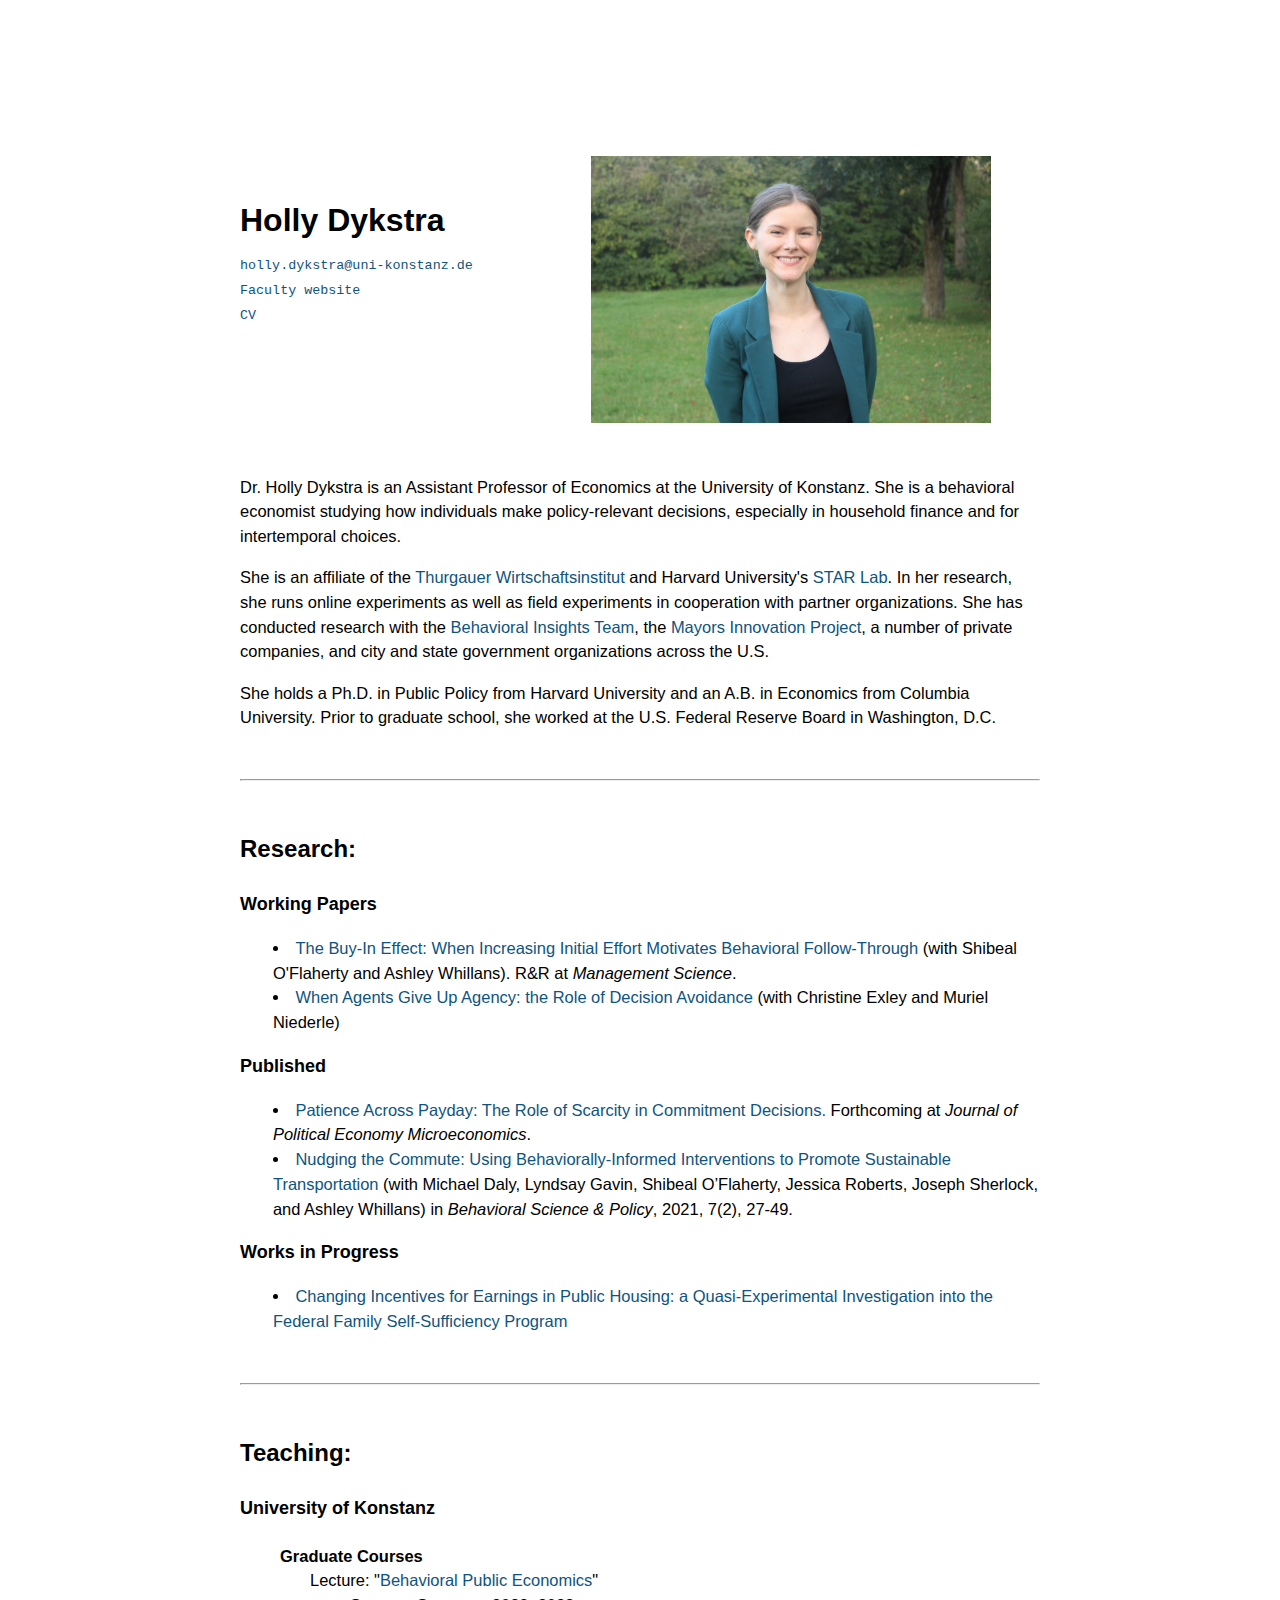
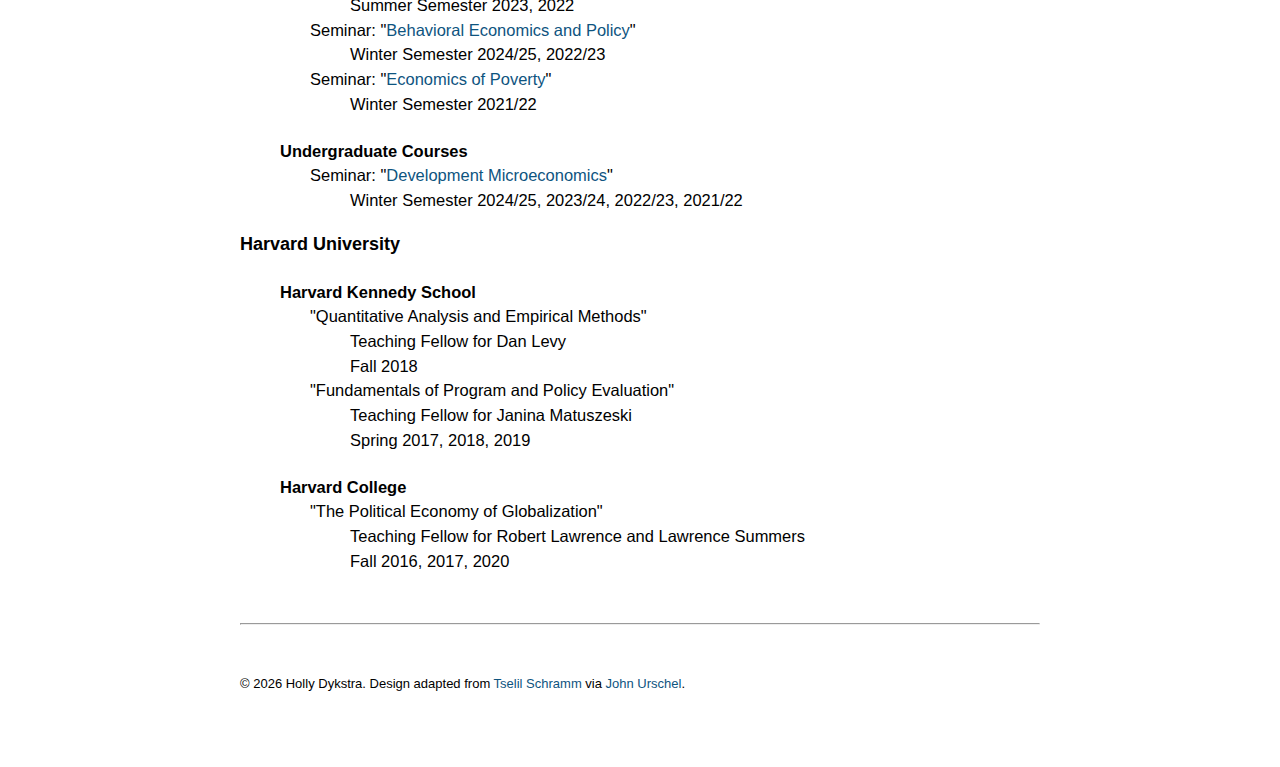
==== index.html @ 062985b5 "New Payday version" ====
<!doctype html>
<html lang="en-US">
<head>
	<meta charset="UTF-8">
	<meta name="viewport" content="width=device-width, initial-scale=1.0">
	<title>Home | Holly Dykstra</title>
	<link REL="stylesheet" href="/styles.css">
	<link REL="icon" href="img/favicon.png">
	<SCRIPT data-goatcounter="https://hollydykstra.goatcounter.com/count" async src="//gc.zgo.at/count.js"></SCRIPT>
	<script src="email-append.js" defer></script>
	<meta property="og:type" content="profile">
	<meta property="og:title" content="Holly Dykstra">
	<meta property="og:description" content="Dr. Holly Dykstra is an Assistant Professor of Economics at the University of Konstanz. She is a behavioral economist studying how individuals make policy-relevant decisions, especially in household finance and for intertemporal choices.">
	<meta property=og:url content="https://hollydykstra.github.io/">
	<meta property="og:image" content="https://hollydykstra.github.io/img/hd.jpg">
	<meta name="description" content="Dr. Holly Dykstra is an Assistant Professor of Economics at the University of Konstanz. She is a behavioral economist studying how individuals make policy-relevant decisions, especially in household finance and for intertemporal choices.">
</head>
<body>

<img id="photo" src="img/hd.jpg">
<h1>Holly Dykstra</h1>
<code><a class="email" href="holly.dykstra">holly.dykstra</a> <noscript>AT uni DASH konstanz DOT de</noscript></code><br>
<code><a href="https://www.wiwi.uni-konstanz.de/dykstra/team/jun-prof-holly-dykstra/" target="_blank">Faculty website</a></code><br>
<code><a href="doc/Dykstra_CV.pdf" target="_blank">CV</a></code>
<p>
Dr. Holly Dykstra is an Assistant Professor of Economics at the University of Konstanz. She is a behavioral economist studying how individuals make policy-relevant decisions, especially in household finance and for intertemporal choices.
<p>
She is an affiliate of the <a href="https://www.twi-kreuzlingen.ch" target="_blank">Thurgauer Wirtschaftsinstitut</a> and Harvard University's <a href="https://starlab.wcfia.harvard.edu" target="_blank">STAR Lab</a>. In her research, she runs online experiments as well as field experiments in cooperation with partner organizations. She has conducted research with the <a href="https://www.bi.team" target="_blank">Behavioral Insights Team</a>, the <a href="https://mayorsinnovation.org" target="_blank">Mayors Innovation Project</a>, a number of private companies, and city and state government organizations across the U.S.
<p>
She holds a Ph.D. in Public Policy from Harvard University and an A.B. in Economics from Columbia University. Prior to graduate school, she worked at the U.S. Federal Reserve Board in Washington, D.C.
<p>

<hr>

<section id="research">
<h2>Research: </h2>

<h3>Working Papers</h3>
	<details>
		<summary><span class="title">The Buy-In Effect: When Increasing Initial Effort Motivates Behavioral Follow-Through</span> (with Shibeal O'Flaherty and Ashley Whillans). R&R at <em>Management Science</em>.</summary>
		<ul>
			<li> <a href="doc/Buy-in_Effect_Oct2023.pdf" target="_blank">Manuscript [PDF]</a> </li>
		</ul>
		<blockquote>
			ABSTRACT: Behavioral interventions often focus on reducing friction to encourage behavior change. In contrast, we provide evidence that adding friction can promote long-term behavior change when behaviors involve repeated costly efforts over longer time horizons. In collaboration with the Oregon Department of Transportation, we conducted a field experiment (<em>N</em> = 27,227) to test whether adding friction during an initial sign-up process for a new carpooling platform increases usage. Our results support this possibility: while a more effortful sign-up process led to a 25% decrease in sign-ups to the carpool platform, overall intensity of usage increased. Importantly, these results were only partly explained by selection effects: using an intention-to-treat (ITT) analysis, participants who were randomly assigned to the more effortful sign-up process took 1.6 times more carpool trips per day on average during a four-month period as compared to those in the less effortful sign-up process. Of the 9,417 observed trips, the more effortful sign-up group took almost 800 more trips. These effects persisted at eight months, where the ITT estimate was a 33% increase in trips per day. These results suggest that adding friction may be an overlooked strategy that could help to promote behavior change.
		</blockquote>
	</details>
	<details>
		<summary><span class="title">When Agents Give Up Agency: the Role of Decision Avoidance</span> (with Christine Exley and Muriel Niederle)</summary>
		<ul>
			<li> <a href="doc/DykstraExleyNiederle_Oct2022.pdf" target="_blank">Manuscript [PDF]</a>
			<li> <a href="doc/Appendix_DykstraExleyNiederle_Oct2022.pdf" target="_blank">Appendix [PDF]</a>
		</ul>
		<blockquote>
			ABSTRACT: A common policy problem is that individuals reject recommended options and insist on making their own choices. Via a large-scale experiment, we document and investigate what factors contribute to this preference for agency. Our main results show that individuals' willingness to give up their agency increases when they are less determined about what they would choose. Additional results suggest that this is due to the fact that forgoing agency allows them to avoid making decisions.
		</blockquote>
	</details>

<h3>Published</h3>
	<details>
		<summary><span class="title">Patience Across Payday: The Role of Scarcity in Commitment Decisions.</span> Forthcoming at <em>Journal of Political Economy Microeconomics</em>.</summary>
			<li> <a href="doc/Dykstra_Payday.pdf" target="_blank">Manuscript [PDF]</a>  <a href="doc/Dykstra_Payday_Appendix.pdf" target="_blank">Appendix [PDF]</a>
		</ul>
		<blockquote>
			ABSTRACT: Individuals often behave impatiently when making financial decisions for the future. This paper proposes and tests that the timing of decisions relative to payday—which leads to temporary but recurring conditions of scarcity—influences their choice. In a large pre-registered experiment, I ask participants to adopt a commitment device that binds them to being patient. Participants who make this decision eight days before their payday, rather than one day after payday, are 34% more likely to take up commitment. This coincides with when individuals experience the most financial scarcity, and provides evidence that intertemporal decisions are affected by current psychological states.
		</blockquote>
	</details>
	<details>
		<summary><span class="title">Nudging the Commute: Using Behaviorally-Informed Interventions to Promote Sustainable Transportation</span> (with Michael Daly, Lyndsay Gavin, Shibeal O’Flaherty, Jessica Roberts, Joseph Sherlock, and Ashley Whillans) in <I>Behavioral Science & Policy</I>, 2021, 7(2), 27-49.</summary>
		<ul>
			<li> <a href="https://behavioralpolicy.org/articles/nudging-the-commute-using-behaviorally-informed-interventions-to-promote-sustainable-transportation/" target="_blank">Published Version</a> <BR>
				<li> <a href="https://www.researchgate.net/profile/Shibeal_O_Flaherty2/publication/354688141_Nudging_the_Commute_Using_Behaviorally-Informed_Interventions_to_Promote_Sustainable_Transportation/links/620b9b9fafa8884cabe560c1/Nudging-the-Commute-Using-Behaviorally-Informed-Interventions-to-Promote-Sustainable-Transportation.pdf" target="_blank">Preprint [PDF]</a>
		</ul>
		<blockquote>
			ABSTRACT: Dramatic reductions in carbon emissions must take place immediately. A human-centric method of reducing environmental impacts is to “nudge” people away from single-occupancy vehicles (SOVs) toward more sustainable commuting options. While an abundance of research has focused on external determinants of mode choice, we know much less about the behavioral determinants. The field of behavioral science is overdue for a focus on transportation. This paper is meant to facilitate communication between researchers, practitioners, and policymakers in part by developing a behaviorally-informed framework that can be leveraged by policymakers, government, and organizations worldwide. We also describe the founding of our multidisciplinary team and outline lessons learned.
		</blockquote>
	</details>
<h3>Works in Progress</h3>
	<details>
		<summary><span class="title">Changing Incentives for Earnings in Public Housing: a Quasi-Experimental Investigation into the Federal Family Self-Sufficiency Program</span></summary>
		<blockquote>
			ABSTRACT: This paper investigates earnings incentives in public housing. For most people living in public housing, the cost of rent is tied to one's income, and an increase in income leads to an increase in rent. This creates a disincentive towards earning more. I study a federal program that removes this connection, allowing residents to stay at their baseline level rent even if their income rises. In partnership with the Cambridge Housing Authority, we automatically enroll some residents in public housing into this program and provide them with financial coaching through the Boston-based nonprofit Compass Working Capital. Using administrative data from all CHA residents, I use a difference-in-difference approach to estimate that enrollment into the program led to an increase of approximately $1,500 to $2,500 in annual income. In addition, I present the descriptive statistics from door-to-door baseline and endline surveys that investigate changes in participants’ psychological and financial wellbeing.
		</blockquote>
	</details>
</section>

<hr>

<section id="teaching">
<h2>Teaching: </h2>

<h3>University of Konstanz</h3>
	<h4>Graduate Courses</h4>
	<dl>
		<dt>Lecture: "<a href="https://www.wiwi.uni-konstanz.de/dykstra/teaching/summer-term-2022/lecture-behavioral-public-economics-1/" target="_blank">Behavioral Public Economics</a>"
		<dd>Summer Semester 2023, 2022
		<br>
		<dt>Seminar: "<a href="https://www.wiwi.uni-konstanz.de/dykstra/teaching/winter-term-2022-23/ma-seminar-behavioral-economics-policy/" target="_blank">Behavioral Economics and Policy</a>"
		<dd>Winter Semester 2024/25, 2022/23
		<dt>Seminar: "<a href="https://www.wiwi.uni-konstanz.de/dykstra/teaching/past-semesters/winter-term-2021-22/ma-seminar-topics-in-the-economics-of-poverty/" target="_blank">Economics of Poverty</a>"
		<dd>Winter Semester 2021/22
	</dl>
	<h4>Undergraduate Courses</h4>
	<dl>
		<dt>Seminar: "<a href="https://www.wiwi.uni-konstanz.de/dykstra/teaching/winter-term-2023-24/ba-seminar-development-microeconomics/" target="_blank">Development Microeconomics</a>"
		<dd>Winter Semester 2024/25, 2023/24, 2022/23, 2021/22
	</dl>
	<p>
<h3>Harvard University</h3>
	<h4>Harvard Kennedy School</h4>
	<dl>
		<dt>"Quantitative Analysis and Empirical Methods"
		<dd>Teaching Fellow for Dan Levy
		<dd>Fall 2018
		<dt>"Fundamentals of Program and Policy Evaluation"
		<dd>Teaching Fellow for Janina Matuszeski
		<dd>Spring 2017, 2018, 2019
	</dl>
	<h4>Harvard College</h4>
	<dl>
		<dt>"The Political Economy of Globalization"
		<dd>Teaching Fellow for Robert Lawrence and Lawrence Summers
		<dd>Fall 2016, 2017, 2020
	</dl>
</section>

<hr>

<footer>
	© <script>document.write(new Date().getFullYear())</script> Holly Dykstra. Design adapted from <a href="https://tselilschramm.org/" target="_blank">Tselil Schramm</a> via <a href="https://math.mit.edu/~urschel/" target="_blank">John Urschel</a>.
	
</footer>

</body>
</html>
---- styles.css ----
body {
	line-height: 1.5;
	padding: 4em 1em;
	max-width:800px;
	margin-left:auto;
	margin-right:auto;
	font-size:1.03em;
	font-family:"Helvetica", "Arial", sans-serif;
}
body > p:first-of-type {margin-top: 9em;}

hr {
	margin-top: 3em;
	margin-bottom: 3em;
}

img#photo {
	float: right;
	width: 400px;
	margin: 5em 3em 1em 3em;
}

h1 {font-size: xx-large; margin-top: 3.8em; margin-bottom: 2mm;}
h2 {font-size: x-large; margin-bottom: 1em;}
h3 {font-size: large;}
h4 {margin-bottom: 0;}

a {text-decoration: none;}
a:visited {color: #0E547F;}
a:link {color: #0E547F;}
span.title {color: #0E547F;}
a:hover, span.title:hover {text-decoration: underline;}

details, dl {
	margin-left: 2em;
	margin-top: 0;
}

footer {font-size: small;}

details, details summary {
	list-style: disc inside;
}

details summary::-webkit-details-marker {
	display: initial;
}

summary {
	cursor: pointer;
}

#teaching > h4 {margin-left: 40px;}
#teaching > dl {margin-left: 70px;}

@media only screen and (max-width: 800px) {
	body {
		padding: 1em 1em;
	}

	h1 {margin-top: 0.5em;}
	body > p:first-of-type {margin-top: 2em;}

	img#photo {
		float: none;
		width: 100%;
		margin: 1em 0;
	}
}
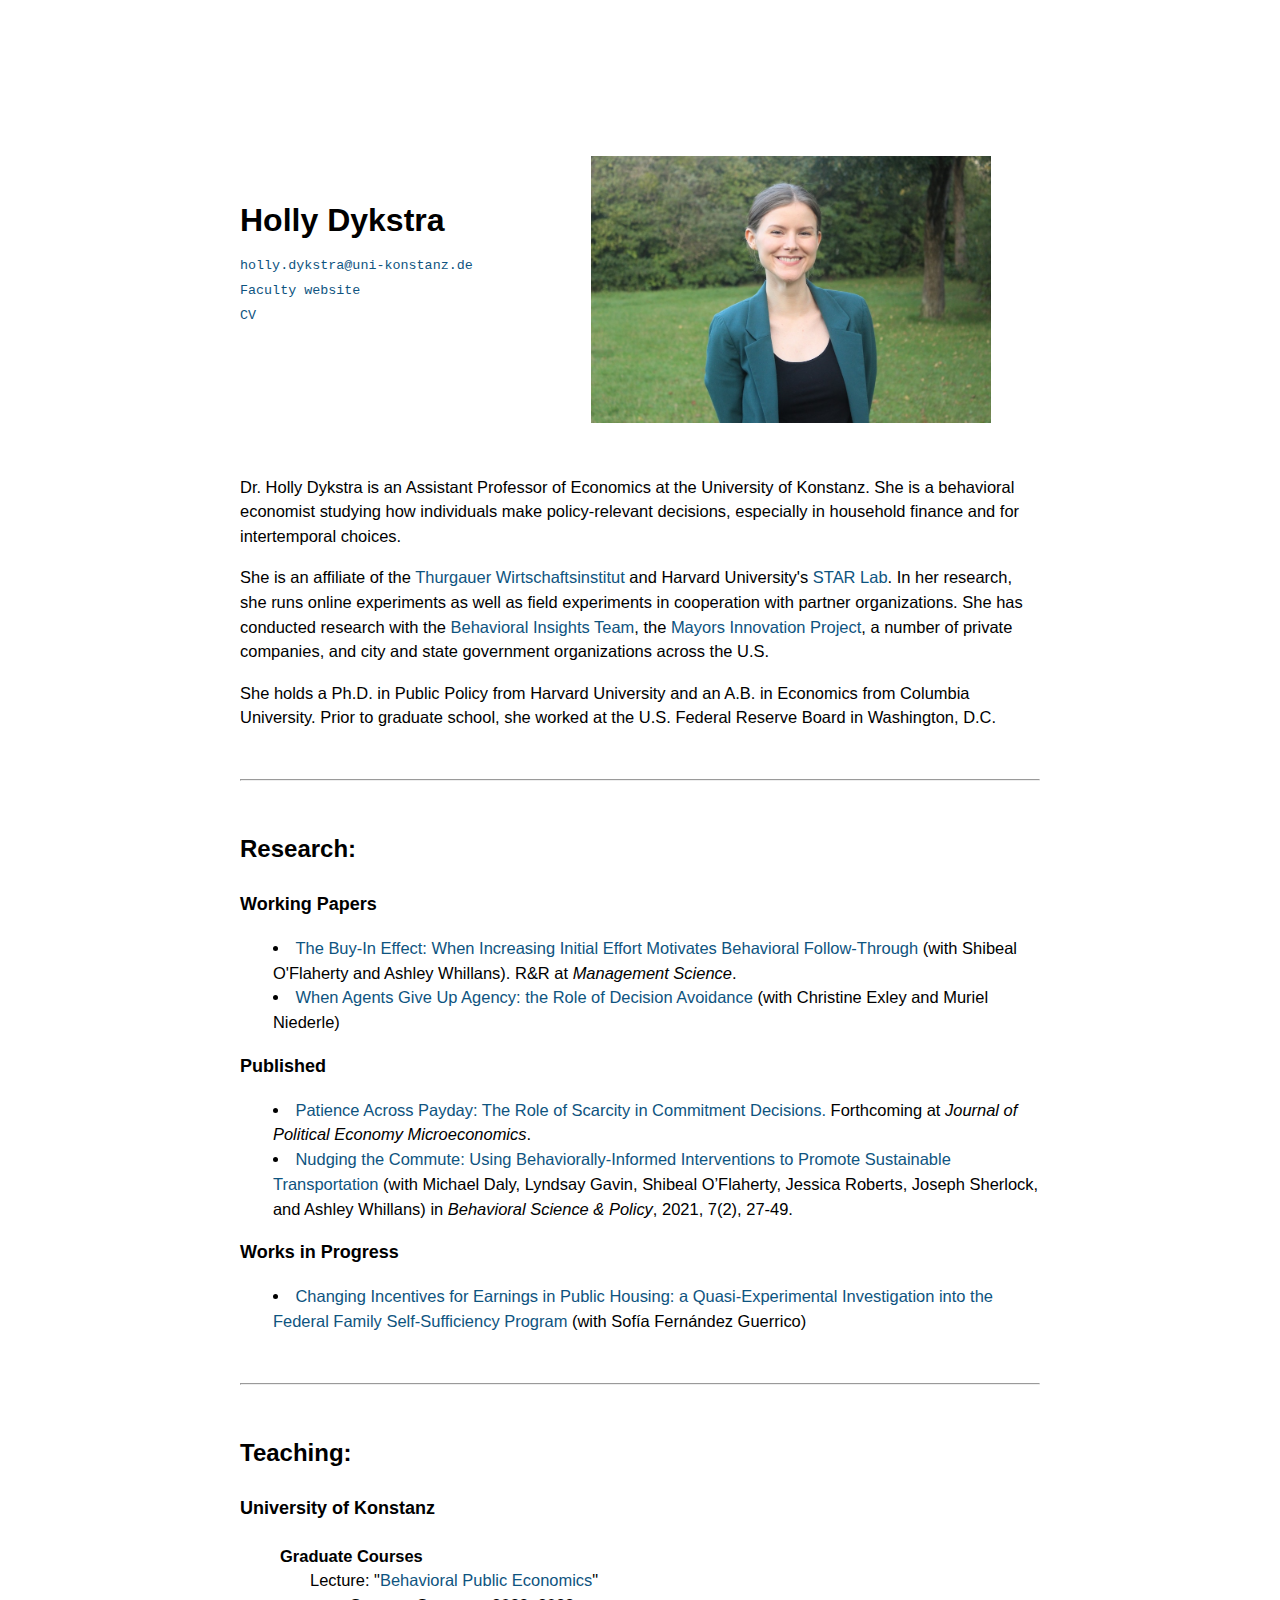
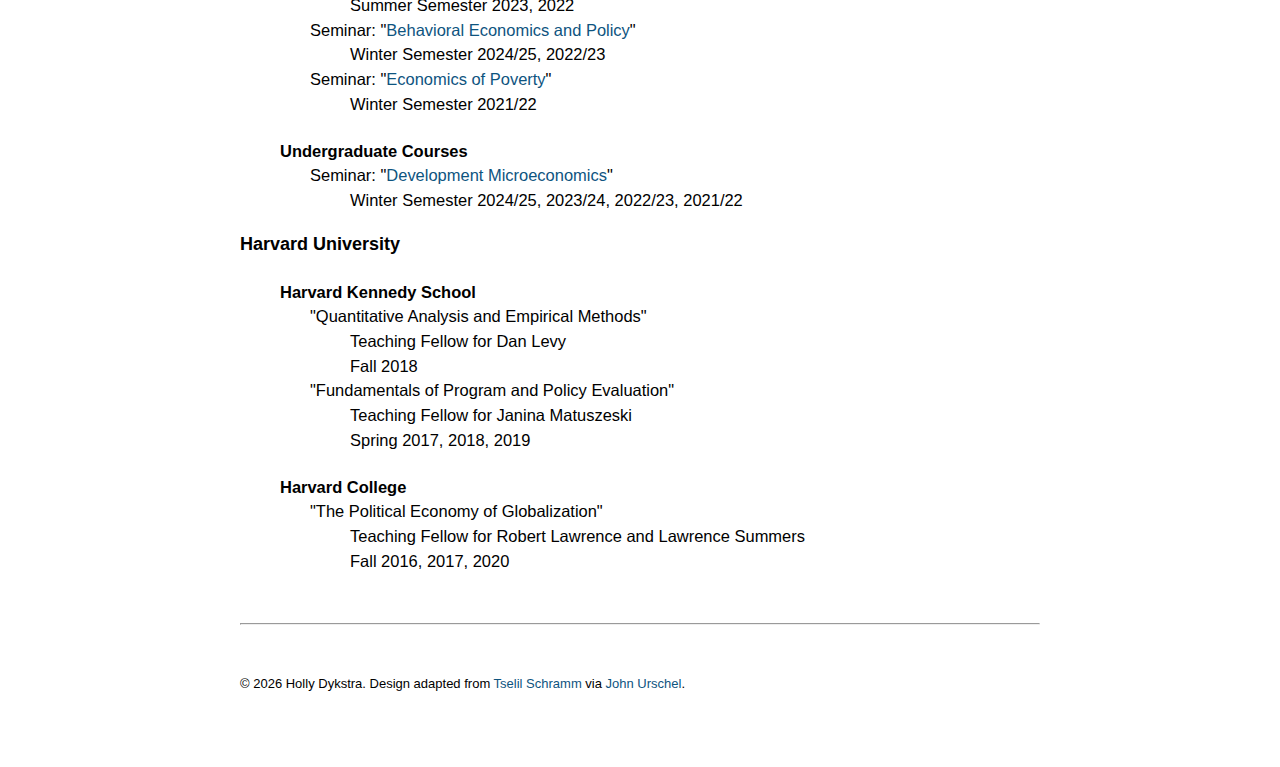
==== commit a260b8fd: "Updates" ====
--- a/index.html
+++ b/index.html
@@ -59,7 +59,9 @@
 <h3>Published</h3>
 	<details>
 		<summary><span class="title">Patience Across Payday: The Role of Scarcity in Commitment Decisions.</span> Forthcoming at <em>Journal of Political Economy Microeconomics</em>.</summary>
-			<li> <a href="doc/Dykstra_Payday.pdf" target="_blank">Manuscript [PDF]</a>  <a href="doc/Dykstra_Payday_Appendix.pdf" target="_blank">Appendix [PDF]</a>
+		<ul>
+			<li> <a href="doc/Dykstra_Payday.pdf" target="_blank">Manuscript [PDF]</a> 
+			<li> <a href="doc/Dykstra_Payday_Appendix.pdf" target="_blank">Appendix [PDF]</a>
 		</ul>
 		<blockquote>
 			ABSTRACT: Individuals often behave impatiently when making financial decisions for the future. This paper proposes and tests that the timing of decisions relative to payday—which leads to temporary but recurring conditions of scarcity—influences their choice. In a large pre-registered experiment, I ask participants to adopt a commitment device that binds them to being patient. Participants who make this decision eight days before their payday, rather than one day after payday, are 34% more likely to take up commitment. This coincides with when individuals experience the most financial scarcity, and provides evidence that intertemporal decisions are affected by current psychological states.
@@ -77,9 +79,9 @@
 	</details>
 <h3>Works in Progress</h3>
 	<details>
-		<summary><span class="title">Changing Incentives for Earnings in Public Housing: a Quasi-Experimental Investigation into the Federal Family Self-Sufficiency Program</span></summary>
+		<summary><span class="title">Changing Incentives for Earnings in Public Housing: a Quasi-Experimental Investigation into the Federal Family Self-Sufficiency Program</span> (with Sofía Fernández Guerrico)</summary>
 		<blockquote>
-			ABSTRACT: This paper investigates earnings incentives in public housing. For most people living in public housing, the cost of rent is tied to one's income, and an increase in income leads to an increase in rent. This creates a disincentive towards earning more. I study a federal program that removes this connection, allowing residents to stay at their baseline level rent even if their income rises. In partnership with the Cambridge Housing Authority, we automatically enroll some residents in public housing into this program and provide them with financial coaching through the Boston-based nonprofit Compass Working Capital. Using administrative data from all CHA residents, I use a difference-in-difference approach to estimate that enrollment into the program led to an increase of approximately $1,500 to $2,500 in annual income. In addition, I present the descriptive statistics from door-to-door baseline and endline surveys that investigate changes in participants’ psychological and financial wellbeing.
+			ABSTRACT: This paper investigates earnings incentives in public housing. For most people living in public housing, the cost of rent is tied to one's income, and an increase in income leads to an increase in rent. This creates a disincentive towards earning more. We study a federal program that removes this connection, allowing residents to stay at their baseline level rent even if their income rises. In partnership with the Cambridge Housing Authority, we automatically enroll some residents in public housing into this program and provide them with financial coaching through the Boston-based nonprofit Compass Working Capital.
 		</blockquote>
 	</details>
 </section>
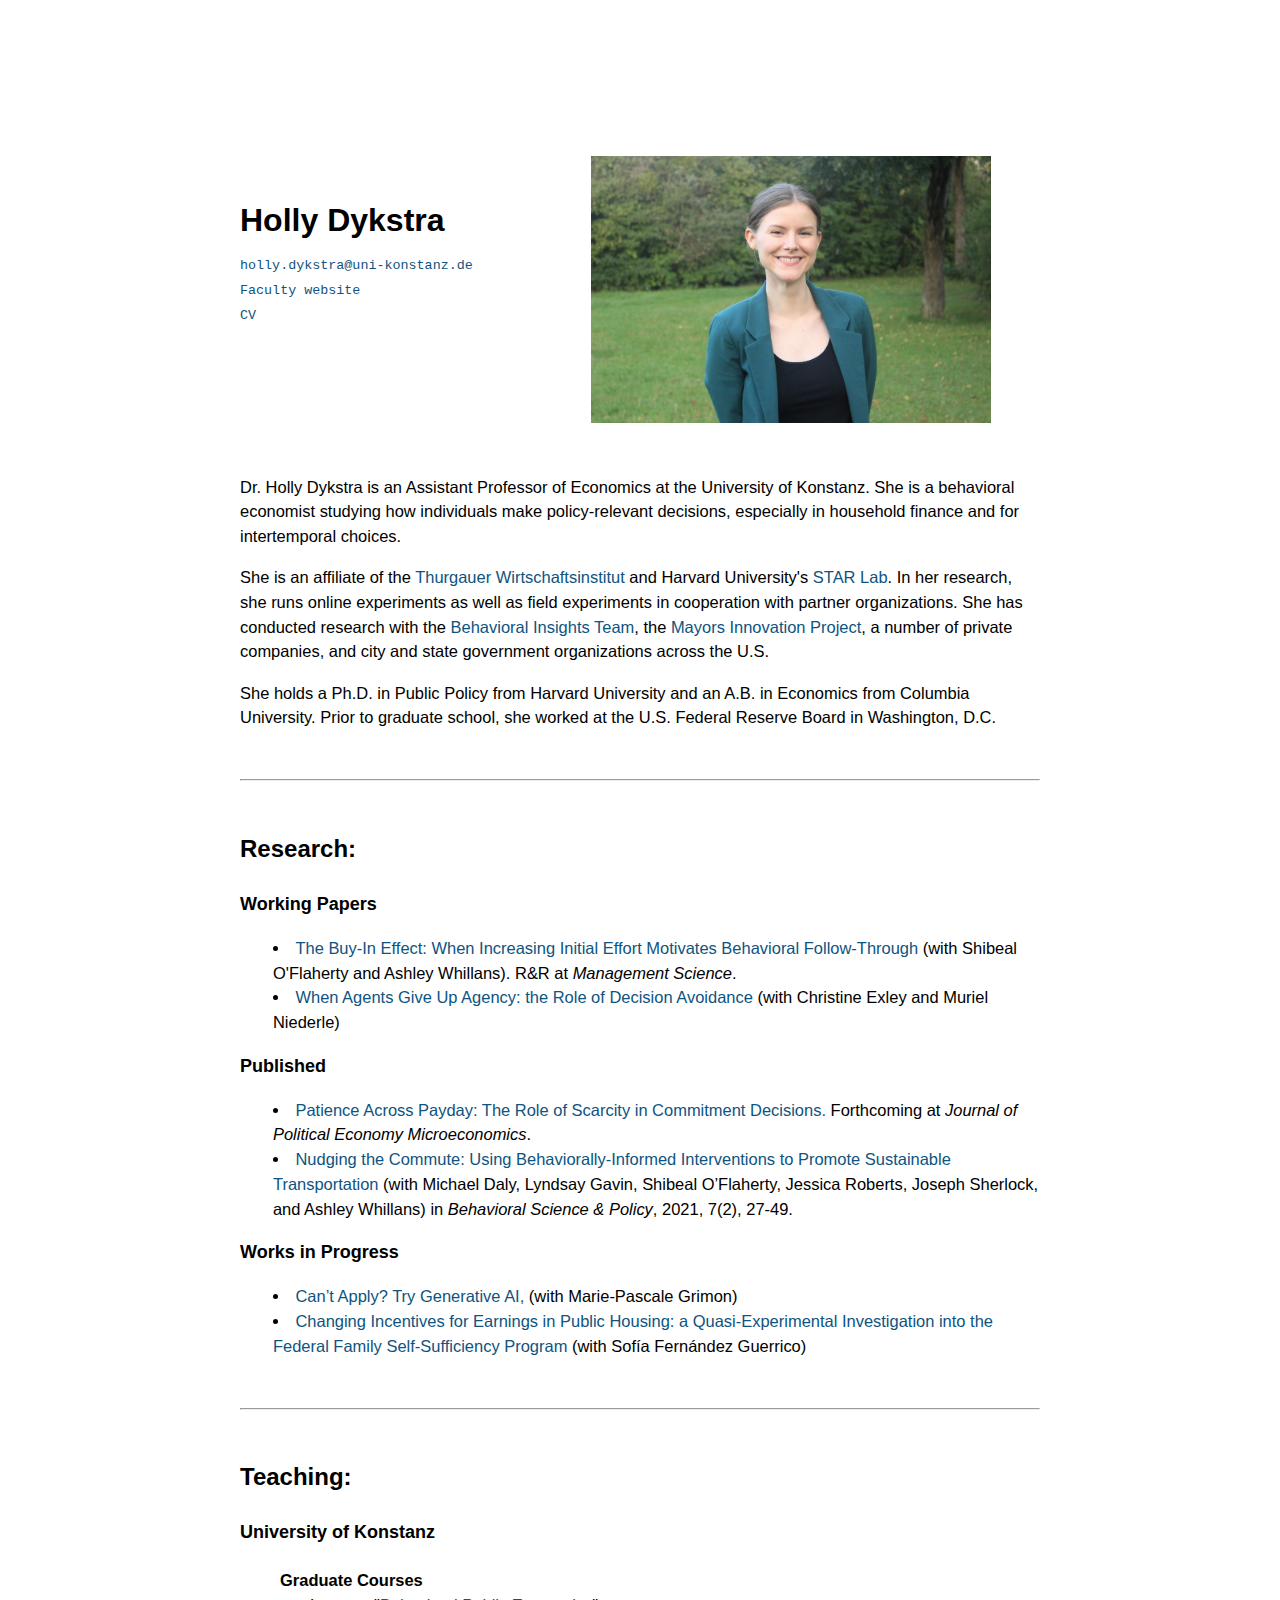
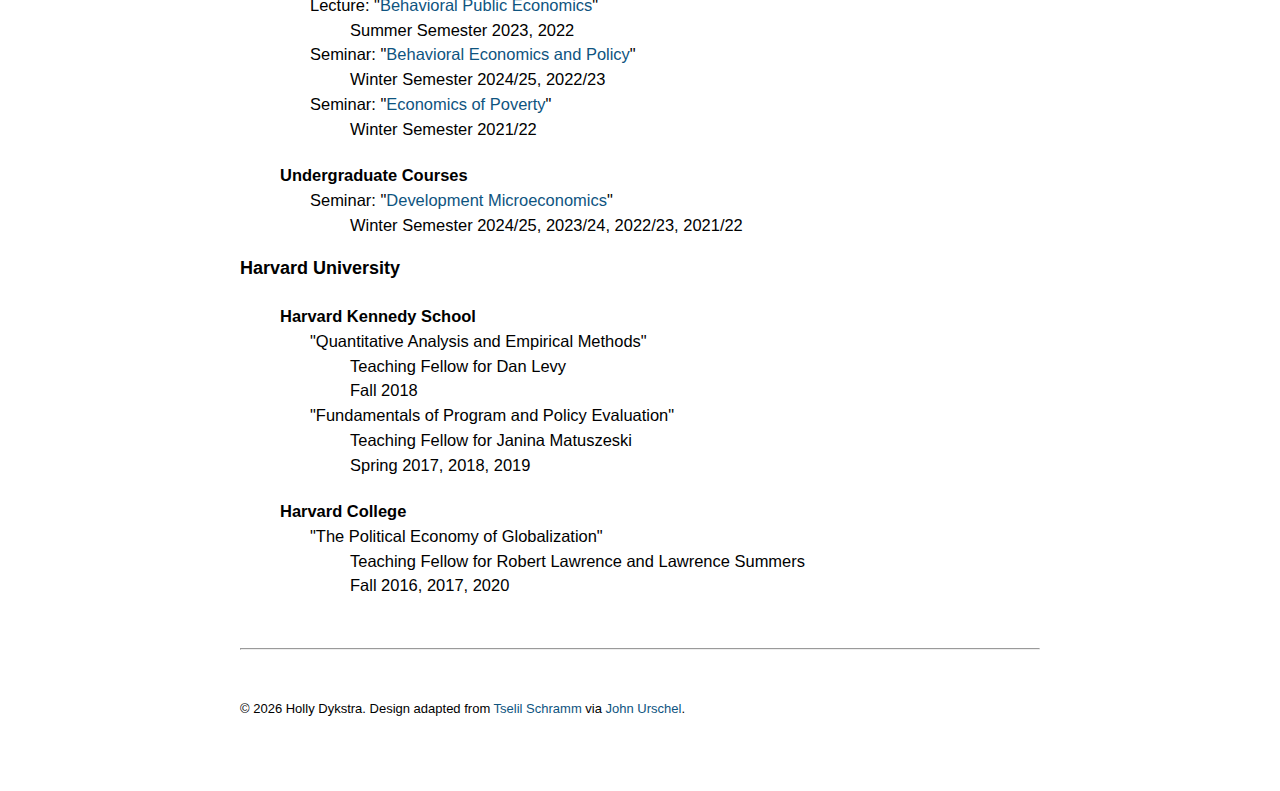
==== commit 05bc9ff1: "Update index.html" ====
--- a/index.html
+++ b/index.html
@@ -79,6 +79,14 @@
 	</details>
 <h3>Works in Progress</h3>
 	<details>
+		<summary><span class="title">Can’t Apply? Try Generative AI,</span> (with Marie-Pascale Grimon)</summary>
+		<blockquote>
+			ABSTRACT: 60% of Americans eligible for unemployment benefits are not receiving them (Forsythe & Yang, 2021; BLS, 2023; Lachowska et al., 2025). Amid widespread low and differential take-up rates of social programs (Ko & Moffitt, 2022) and lack of new solutions to address this (DellaVigna & Linos, 2022; Linos et al., 2022), we design a tailored generative AI assistant to overcome the barriers workers face in applying for benefits. We assess its effectiveness in a randomized controlled trial.
+		</blockquote>
+	</details>
+</section>
+
+	<details>
 		<summary><span class="title">Changing Incentives for Earnings in Public Housing: a Quasi-Experimental Investigation into the Federal Family Self-Sufficiency Program</span> (with Sofía Fernández Guerrico)</summary>
 		<blockquote>
 			ABSTRACT: This paper investigates earnings incentives in public housing. For most people living in public housing, the cost of rent is tied to one's income, and an increase in income leads to an increase in rent. This creates a disincentive towards earning more. We study a federal program that removes this connection, allowing residents to stay at their baseline level rent even if their income rises. In partnership with the Cambridge Housing Authority, we automatically enroll some residents in public housing into this program and provide them with financial coaching through the Boston-based nonprofit Compass Working Capital.
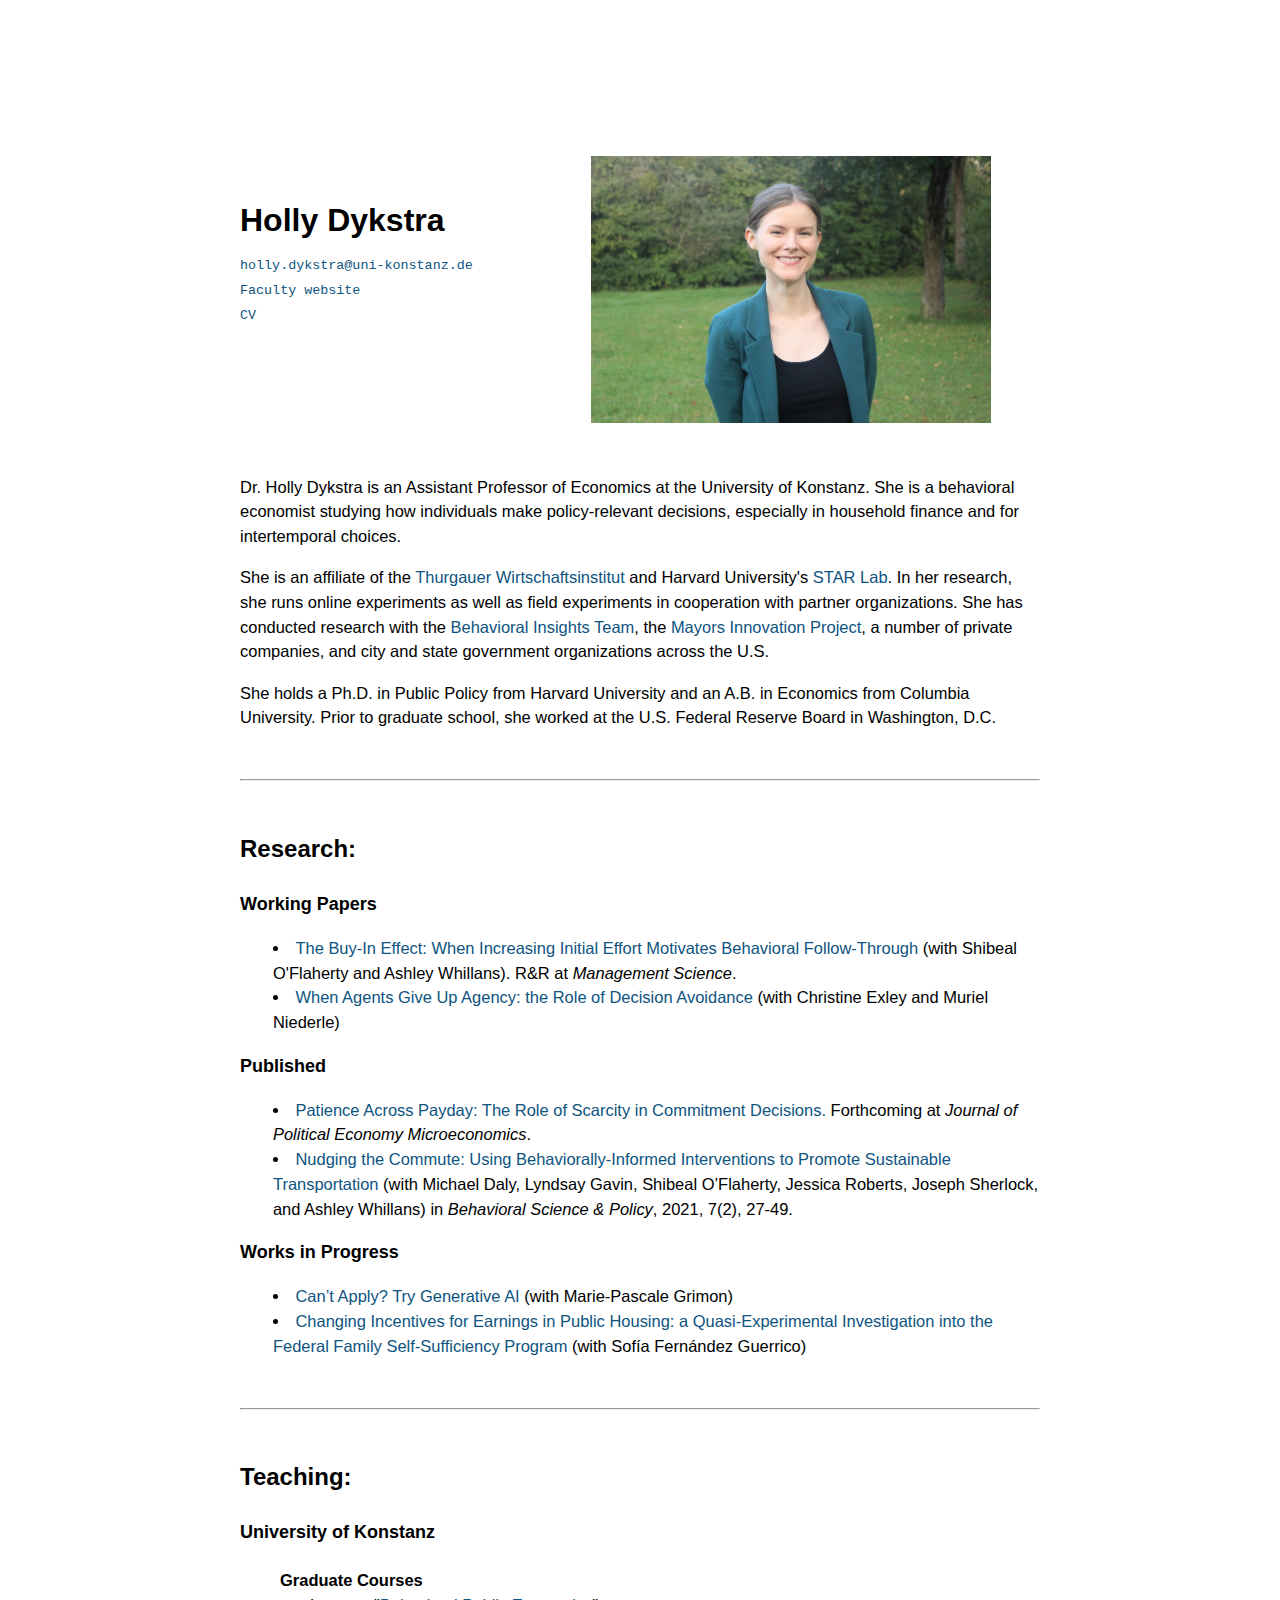
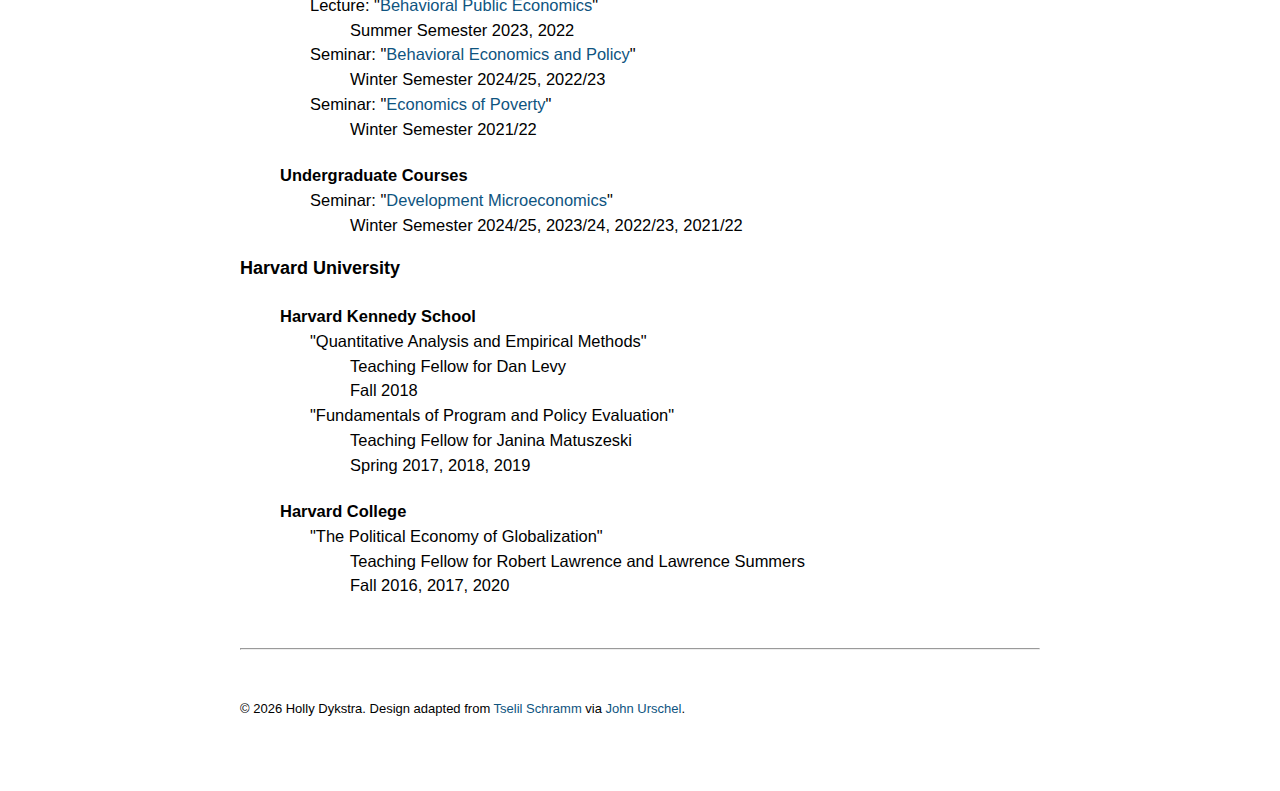
==== commit a2b6cd03: "Update index.html" ====
--- a/index.html
+++ b/index.html
@@ -79,7 +79,7 @@
 	</details>
 <h3>Works in Progress</h3>
 	<details>
-		<summary><span class="title">Can’t Apply? Try Generative AI,</span> (with Marie-Pascale Grimon)</summary>
+		<summary><span class="title">Can’t Apply? Try Generative AI</span> (with Marie-Pascale Grimon)</summary>
 		<blockquote>
 			ABSTRACT: 60% of Americans eligible for unemployment benefits are not receiving them (Forsythe & Yang, 2021; BLS, 2023; Lachowska et al., 2025). Amid widespread low and differential take-up rates of social programs (Ko & Moffitt, 2022) and lack of new solutions to address this (DellaVigna & Linos, 2022; Linos et al., 2022), we design a tailored generative AI assistant to overcome the barriers workers face in applying for benefits. We assess its effectiveness in a randomized controlled trial.
 		</blockquote>
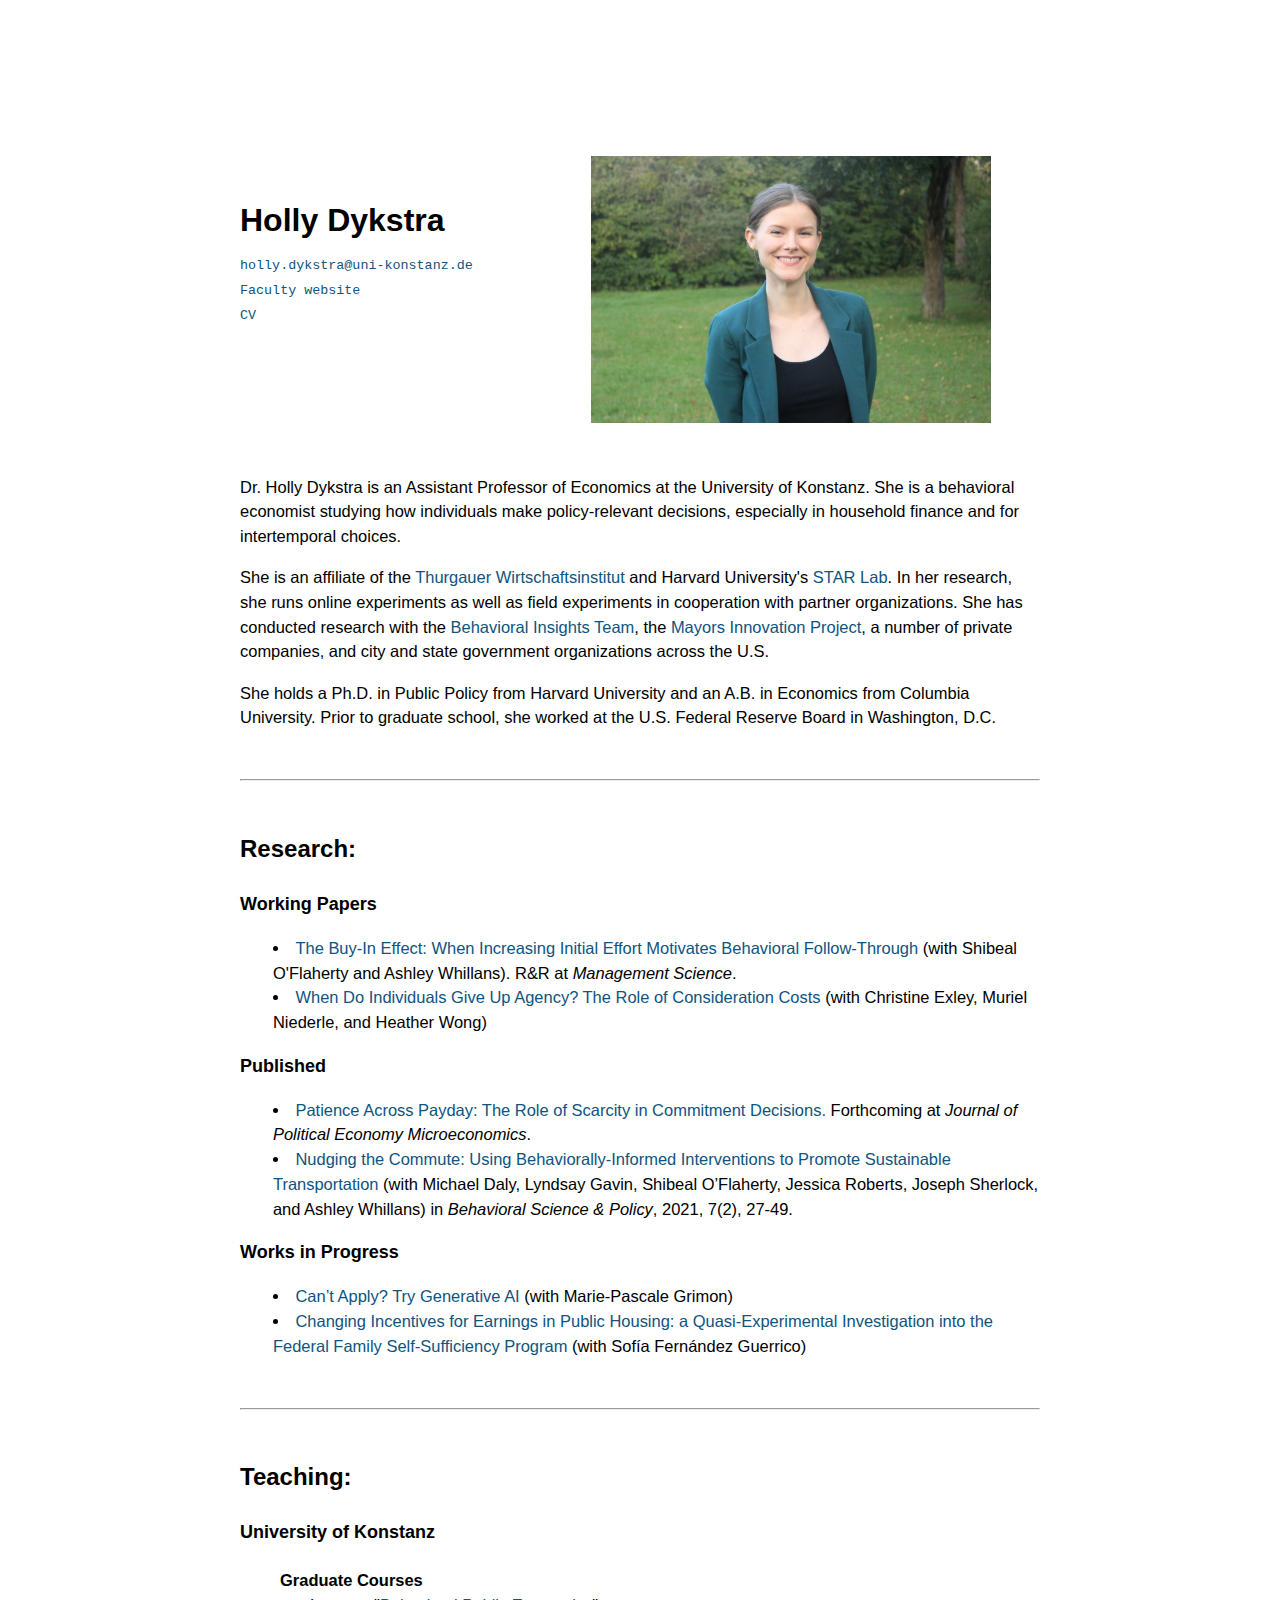
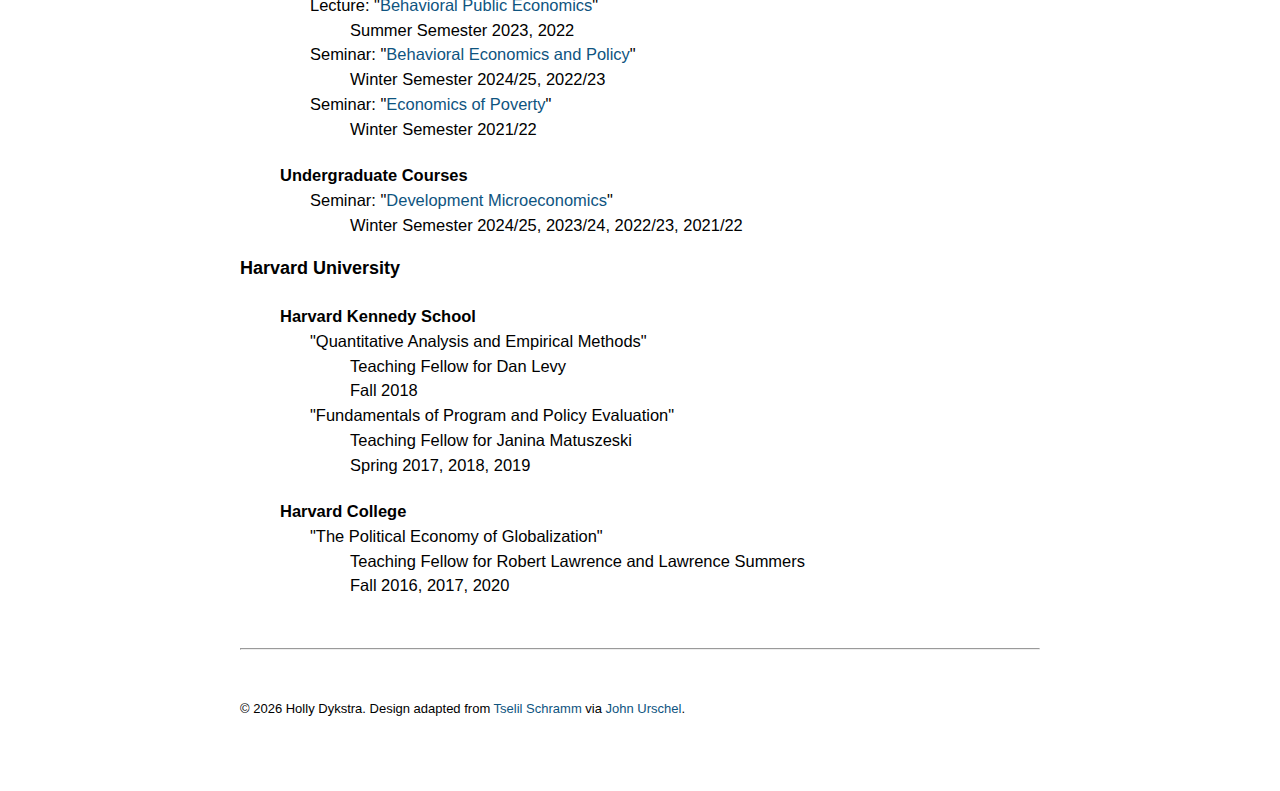
==== commit 9e235fdb: "Updates" ====
--- a/index.html
+++ b/index.html
@@ -46,13 +46,12 @@
 		</blockquote>
 	</details>
 	<details>
-		<summary><span class="title">When Agents Give Up Agency: the Role of Decision Avoidance</span> (with Christine Exley and Muriel Niederle)</summary>
+		<summary><span class="title">When Do Individuals Give Up Agency? The Role of Consideration Costs</span> (with Christine Exley, Muriel Niederle, and Heather Wong)</summary>
 		<ul>
-			<li> <a href="doc/DykstraExleyNiederle_Oct2022.pdf" target="_blank">Manuscript [PDF]</a>
-			<li> <a href="doc/Appendix_DykstraExleyNiederle_Oct2022.pdf" target="_blank">Appendix [PDF]</a>
+			<li> Draft available upon request.
 		</ul>
 		<blockquote>
-			ABSTRACT: A common policy problem is that individuals reject recommended options and insist on making their own choices. Via a large-scale experiment, we document and investigate what factors contribute to this preference for agency. Our main results show that individuals' willingness to give up their agency increases when they are less determined about what they would choose. Additional results suggest that this is due to the fact that forgoing agency allows them to avoid making decisions.
+			ABSTRACT: Agents insist on agency for many reasons, including a desire to obtain their preferred choice and a desire for control. Agents may also forgo agency because of costs associated with making a decision. In a large experiment, we find that even a “consideration cost” makes individuals more willing to forgo agency. When presented with a menu of investment options, decision-makers are much more willing to forgo agency (letting someone else choose) if choosing an investment option for themselves requires even a cursory consideration of the investment options. Strikingly, this consideration effect arises even among experienced decision-makers.
 		</blockquote>
 	</details>
 
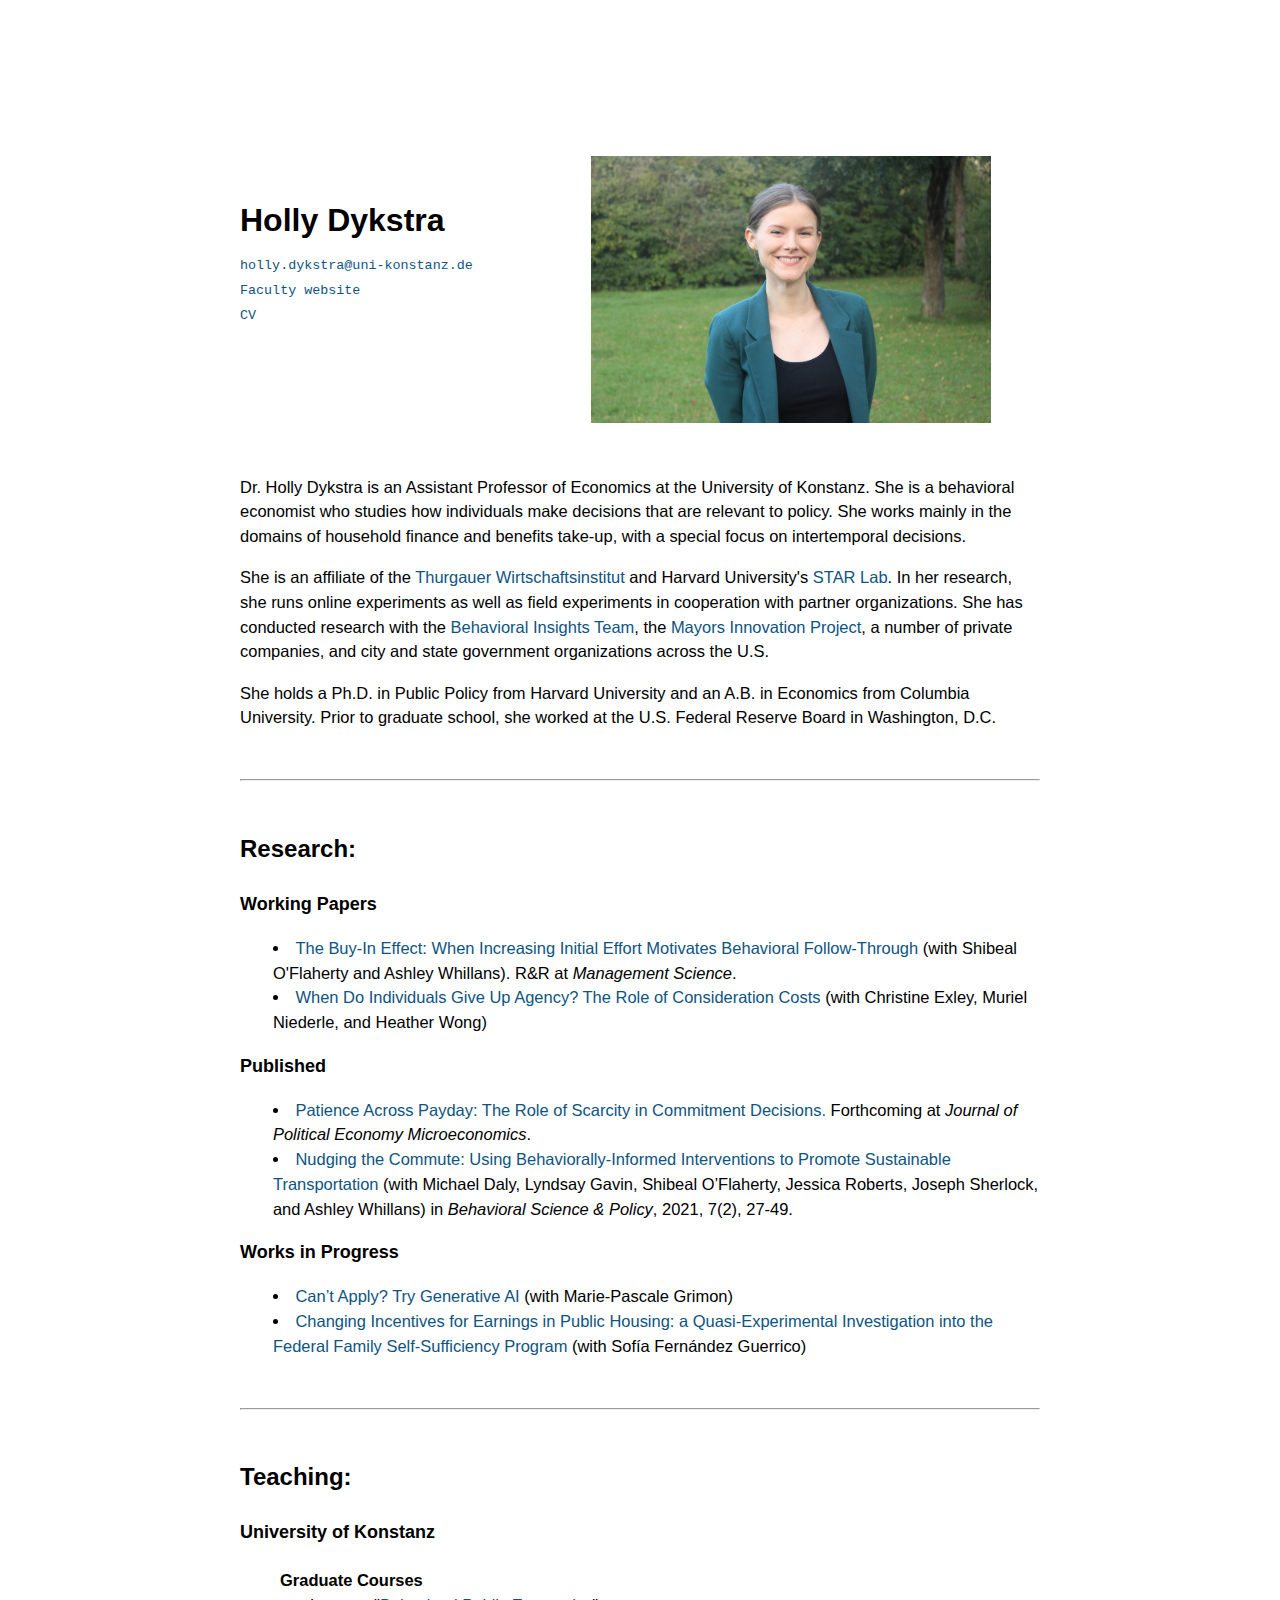
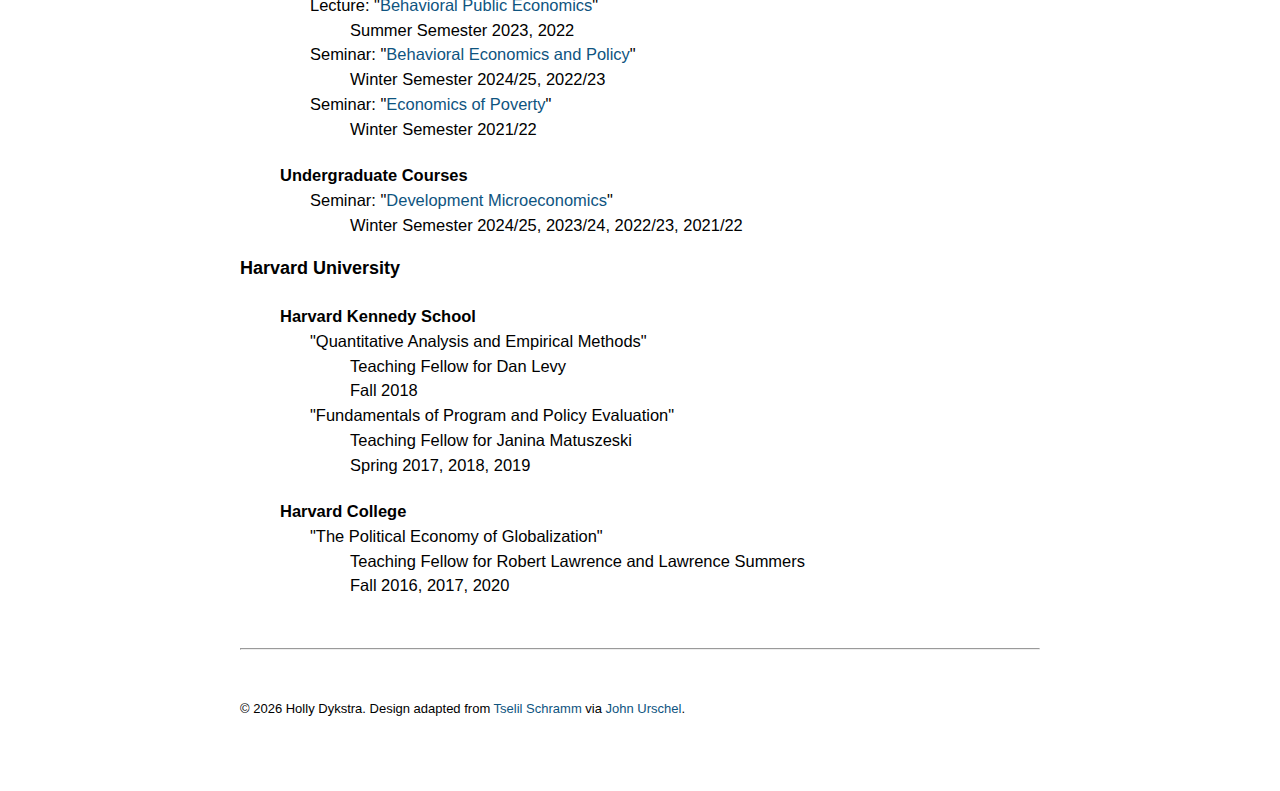
==== commit 7ac7ec11: "Update index.html" ====
--- a/index.html
+++ b/index.html
@@ -23,7 +23,7 @@
 <code><a href="https://www.wiwi.uni-konstanz.de/dykstra/team/jun-prof-holly-dykstra/" target="_blank">Faculty website</a></code><br>
 <code><a href="doc/Dykstra_CV.pdf" target="_blank">CV</a></code>
 <p>
-Dr. Holly Dykstra is an Assistant Professor of Economics at the University of Konstanz. She is a behavioral economist studying how individuals make policy-relevant decisions, especially in household finance and for intertemporal choices.
+Dr. Holly Dykstra is an Assistant Professor of Economics at the University of Konstanz. She is a behavioral economist who studies how individuals make decisions that are relevant to policy. She works mainly in the domains of household finance and benefits take-up, with a special focus on intertemporal decisions.
 <p>
 She is an affiliate of the <a href="https://www.twi-kreuzlingen.ch" target="_blank">Thurgauer Wirtschaftsinstitut</a> and Harvard University's <a href="https://starlab.wcfia.harvard.edu" target="_blank">STAR Lab</a>. In her research, she runs online experiments as well as field experiments in cooperation with partner organizations. She has conducted research with the <a href="https://www.bi.team" target="_blank">Behavioral Insights Team</a>, the <a href="https://mayorsinnovation.org" target="_blank">Mayors Innovation Project</a>, a number of private companies, and city and state government organizations across the U.S.
 <p>
